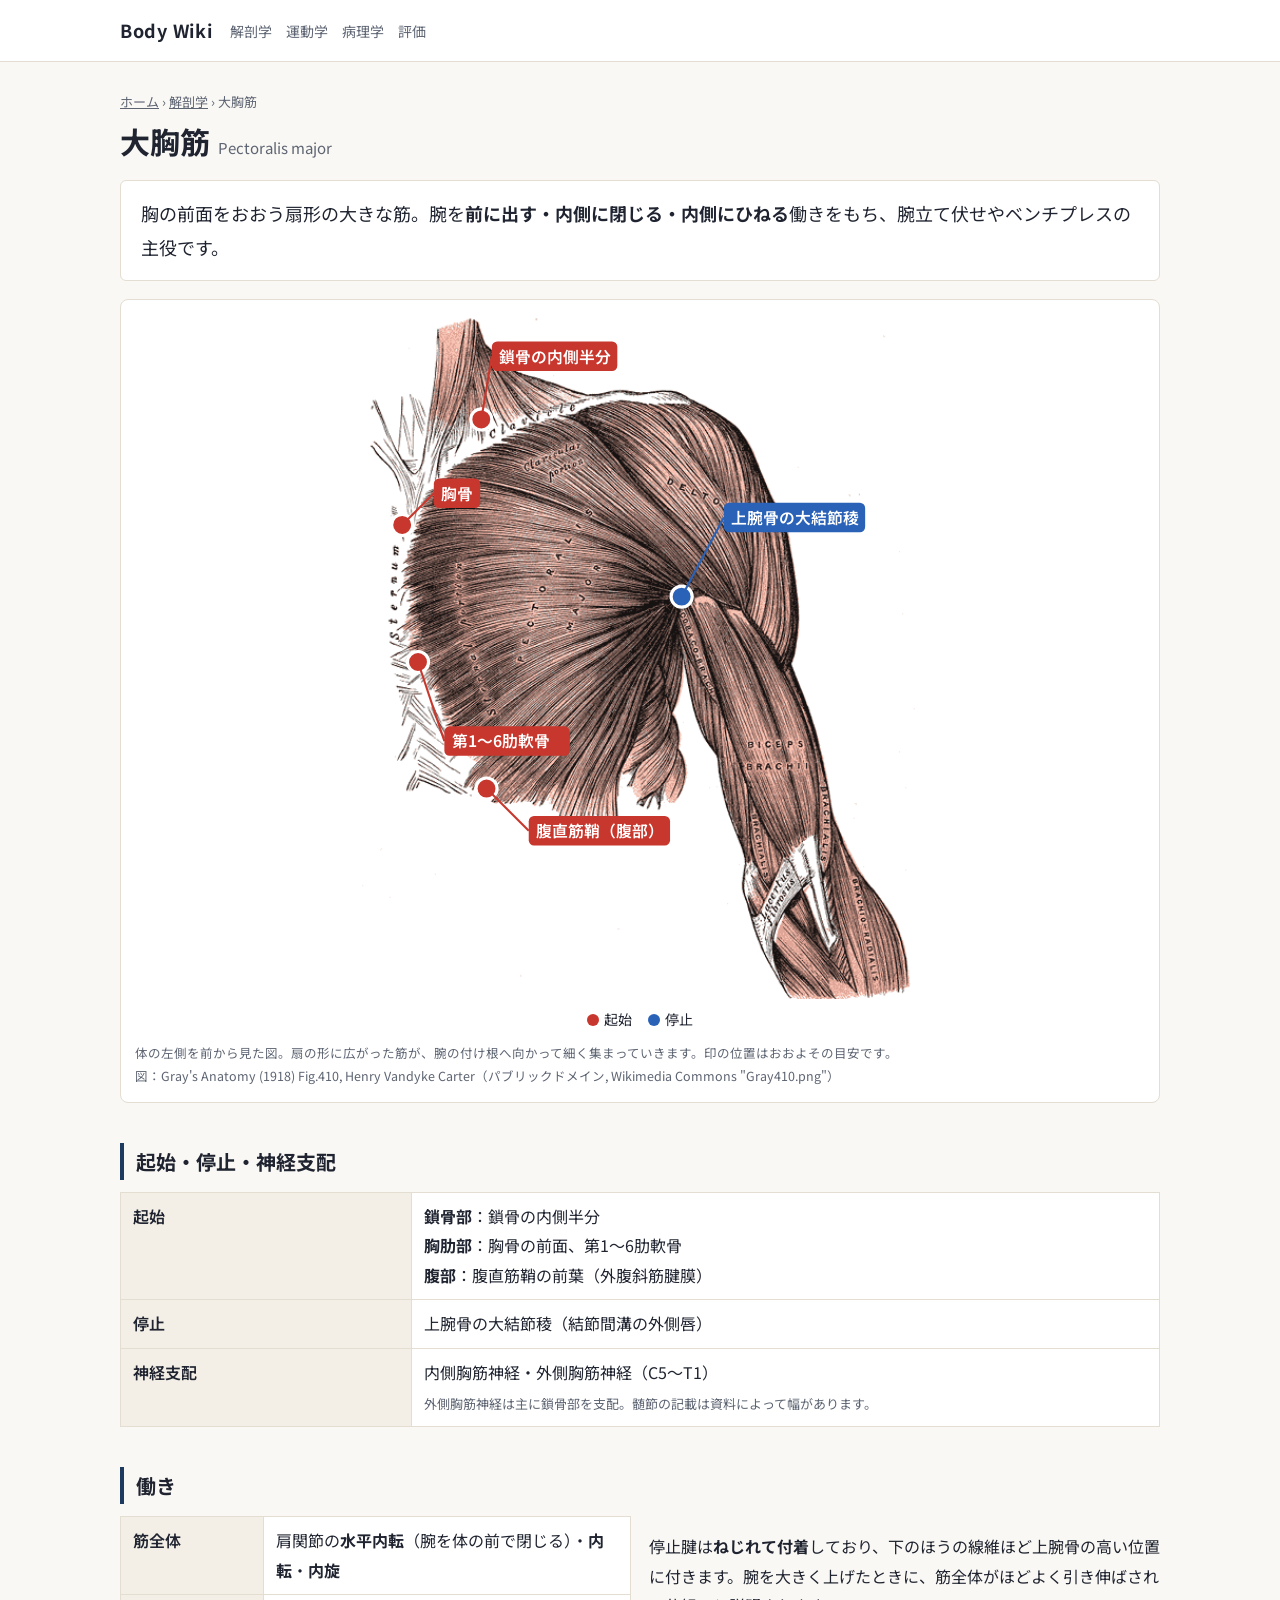
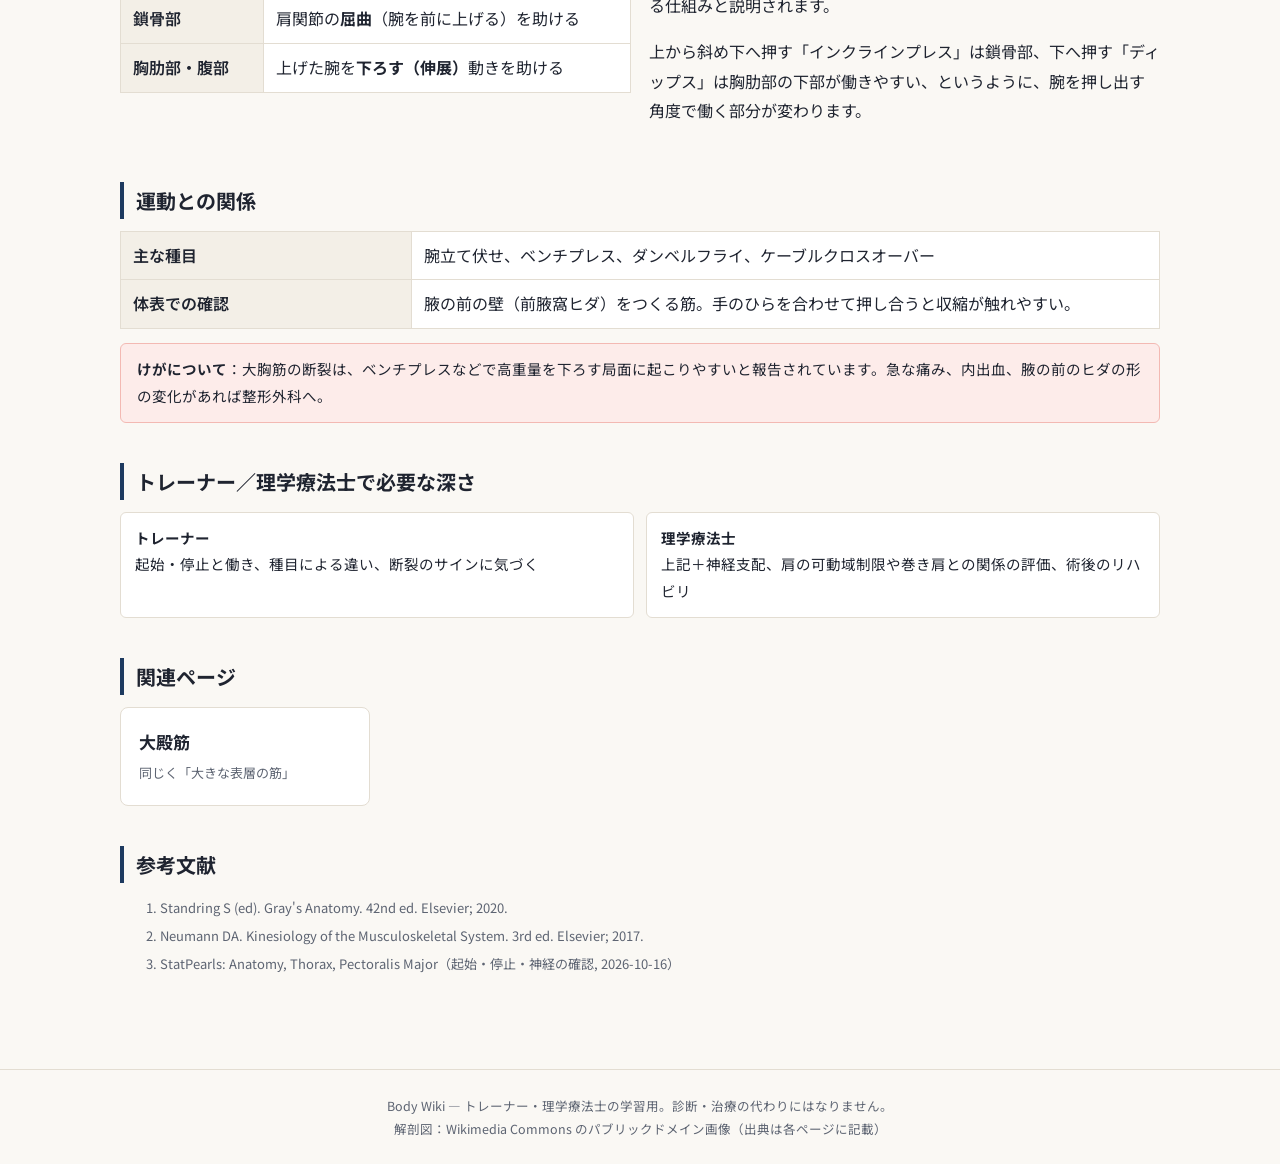
==== anatomy/pectoralis-major.html @ 293f1ffe "Body Wiki 見本5ページを公開" ====
<!doctype html><html lang="ja"><head><meta charset="utf-8"><meta name="viewport" content="width=device-width,initial-scale=1">
<title>大胸筋 | Body Wiki</title><link rel="preconnect" href="https://fonts.googleapis.com"><link href="https://fonts.googleapis.com/css2?family=Noto+Sans+JP:wght@400;600;700&display=swap" rel="stylesheet"><link rel="stylesheet" href="../style.css"></head><body>
<header><div class="bar"><a class="logo" href="../index.html">Body Wiki</a><nav><a href="../index.html#anatomy">解剖学</a><a href="../index.html#kinesiology">運動学</a><a href="../index.html#pathology">病理学</a><a href="../index.html#assessment">評価</a></nav></div></header><main><div class="crumb"><a href="../index.html">ホーム</a> › <a href="../index.html#anatomy">解剖学</a> › 大胸筋</div>
<h1>大胸筋<small>Pectoralis major</small></h1>
<p class="lead">胸の前面をおおう扇形の大きな筋。腕を<b>前に出す・内側に閉じる・内側にひねる</b>働きをもち、腕立て伏せやベンチプレスの主役です。</p>
<figure class="fig"><div class="wrap"><img src="../img/gray410.png" alt="大胸筋と三角筋・上腕二頭筋の解剖図（体の左側を前から見た図）"><svg class="ov" viewBox="0 0 531 650"><circle cx="115" cy="100" r="10" fill="#c8372d" stroke="#fff" stroke-width="3"/><line x1="115" y1="100" x2="125" y2="40" stroke="#c8372d" stroke-width="2"/><rect x="125" y="26" width="119" height="28" rx="5" fill="#c8372d"/><text x="132" y="46" font-size="15" fill="#fff" font-family="Noto Sans JP,sans-serif" font-weight="600">鎖骨の内側半分</text><circle cx="40" cy="200" r="10" fill="#c8372d" stroke="#fff" stroke-width="3"/><line x1="40" y1="200" x2="70" y2="170" stroke="#c8372d" stroke-width="2"/><rect x="70" y="156" width="44" height="28" rx="5" fill="#c8372d"/><text x="77" y="176" font-size="15" fill="#fff" font-family="Noto Sans JP,sans-serif" font-weight="600">胸骨</text><circle cx="55" cy="330" r="10" fill="#c8372d" stroke="#fff" stroke-width="3"/><line x1="55" y1="330" x2="80" y2="405" stroke="#c8372d" stroke-width="2"/><rect x="80" y="391" width="119" height="28" rx="5" fill="#c8372d"/><text x="87" y="411" font-size="15" fill="#fff" font-family="Noto Sans JP,sans-serif" font-weight="600">第1〜6肋軟骨</text><circle cx="120" cy="450" r="10" fill="#c8372d" stroke="#fff" stroke-width="3"/><line x1="120" y1="450" x2="160" y2="490" stroke="#c8372d" stroke-width="2"/><rect x="160" y="476" width="134" height="28" rx="5" fill="#c8372d"/><text x="167" y="496" font-size="15" fill="#fff" font-family="Noto Sans JP,sans-serif" font-weight="600">腹直筋鞘（腹部）</text><circle cx="305" cy="268" r="10" fill="#2a62b8" stroke="#fff" stroke-width="3"/><line x1="305" y1="268" x2="345" y2="193" stroke="#2a62b8" stroke-width="2"/><rect x="345" y="179" width="134" height="28" rx="5" fill="#2a62b8"/><text x="352" y="199" font-size="15" fill="#fff" font-family="Noto Sans JP,sans-serif" font-weight="600">上腕骨の大結節稜</text></svg></div><div class="legend"><span><i class="dot" style="background:#c8372d"></i>起始</span><span><i class="dot" style="background:#2a62b8"></i>停止</span></div>
<figcaption>体の左側を前から見た図。扇の形に広がった筋が、腕の付け根へ向かって細く集まっていきます。印の位置はおおよその目安です。<br>図：Gray's Anatomy (1918) Fig.410, Henry Vandyke Carter（パブリックドメイン, Wikimedia Commons "Gray410.png"）</figcaption></figure>
<h2>起始・停止・神経支配</h2>
<table><tr><th>起始</th><td><b>鎖骨部</b>：鎖骨の内側半分<br><b>胸肋部</b>：胸骨の前面、第1〜6肋軟骨<br><b>腹部</b>：腹直筋鞘の前葉（外腹斜筋腱膜）</td></tr>
<tr><th>停止</th><td>上腕骨の大結節稜（結節間溝の外側唇）</td></tr>
<tr><th>神経支配</th><td>内側胸筋神経・外側胸筋神経（C5〜T1）<br><span style="font-size:13px;color:#5d6472">外側胸筋神経は主に鎖骨部を支配。髄節の記載は資料によって幅があります。</span></td></tr></table>
<h2>働き</h2>
<div class="two"><div><table><tr><th>筋全体</th><td>肩関節の<b>水平内転</b>（腕を体の前で閉じる）・<b>内転</b>・<b>内旋</b></td></tr>
<tr><th>鎖骨部</th><td>肩関節の<b>屈曲</b>（腕を前に上げる）を助ける</td></tr>
<tr><th>胸肋部・腹部</th><td>上げた腕を<b>下ろす（伸展）</b>動きを助ける</td></tr></table></div>
<div><p>停止腱は<b>ねじれて付着</b>しており、下のほうの線維ほど上腕骨の高い位置に付きます。腕を大きく上げたときに、筋全体がほどよく引き伸ばされる仕組みと説明されます。</p>
<p>上から斜め下へ押す「インクラインプレス」は鎖骨部、下へ押す「ディップス」は胸肋部の下部が働きやすい、というように、腕を押し出す角度で働く部分が変わります。</p></div></div>
<h2>運動との関係</h2>
<table><tr><th>主な種目</th><td>腕立て伏せ、ベンチプレス、ダンベルフライ、ケーブルクロスオーバー</td></tr>
<tr><th>体表での確認</th><td>腋の前の壁（前腋窩ヒダ）をつくる筋。手のひらを合わせて押し合うと収縮が触れやすい。</td></tr></table>
<div class="warn" style="margin-top:14px"><b>けがについて</b>：大胸筋の断裂は、ベンチプレスなどで高重量を下ろす局面に起こりやすいと報告されています。急な痛み、内出血、腋の前のヒダの形の変化があれば整形外科へ。</div>
<h2>トレーナー／理学療法士で必要な深さ</h2>
<div class="depth"><div><b>トレーナー</b><br>起始・停止と働き、種目による違い、断裂のサインに気づく</div><div><b>理学療法士</b><br>上記＋神経支配、肩の可動域制限や巻き肩との関係の評価、術後のリハビリ</div></div>
<h2>関連ページ</h2><div class="grid"><a class="card" href="gluteus-maximus.html"><b>大殿筋</b><span>同じく「大きな表層の筋」</span></a></div>
<h2>参考文献</h2><ol class="refs"><li>Standring S (ed). Gray's Anatomy. 42nd ed. Elsevier; 2020.</li><li>Neumann DA. Kinesiology of the Musculoskeletal System. 3rd ed. Elsevier; 2017.</li><li>StatPearls: Anatomy, Thorax, Pectoralis Major（起始・停止・神経の確認, 2026-10-16）</li></ol></main><footer>Body Wiki — トレーナー・理学療法士の学習用。診断・治療の代わりにはなりません。<br>解剖図：Wikimedia Commons のパブリックドメイン画像（出典は各ページに記載）</footer></body></html>
---- style.css ----
:root{--bg:#faf8f4;--ink:#1f2430;--sub:#5d6472;--line:#e3ddd2;--accent:#1d3a5f;--o:#c8372d;--i:#2a62b8;--card:#fff}
*{box-sizing:border-box}body{margin:0;background:var(--bg);color:var(--ink);font-family:"Noto Sans JP",sans-serif;line-height:1.85;font-size:16px}
a{color:var(--accent)}header{border-bottom:1px solid var(--line);background:#fff}
.bar{max-width:1080px;margin:auto;padding:14px 20px;display:flex;gap:18px;align-items:center;flex-wrap:wrap}
.logo{font-weight:700;font-size:18px;text-decoration:none;color:var(--ink);letter-spacing:.04em}
nav a{margin-right:14px;text-decoration:none;color:var(--sub);font-size:14px}nav a:hover{color:var(--accent)}
main{max-width:1080px;margin:auto;padding:28px 20px 80px}
.crumb{font-size:13px;color:var(--sub)}.crumb a{color:var(--sub)}
h1{font-size:30px;margin:6px 0 4px;line-height:1.4}h1 small{font-size:15px;color:var(--sub);font-weight:400;margin-left:8px}
h2{font-size:20px;margin:40px 0 12px;padding-left:12px;border-left:4px solid var(--accent)}
.lead{font-size:18px;background:#fff;border:1px solid var(--line);padding:16px 20px;border-radius:6px}
.grid{display:grid;grid-template-columns:repeat(auto-fill,minmax(230px,1fr));gap:14px}
.card{background:var(--card);border:1px solid var(--line);border-radius:8px;padding:18px;text-decoration:none;color:var(--ink);display:block}
.card:hover{border-color:var(--accent)}.card b{display:block;font-size:17px}.card span{font-size:13px;color:var(--sub)}
.genre{margin-bottom:34px}.genre h2{margin-top:0}
.fig{background:#fff;border:1px solid var(--line);border-radius:8px;padding:14px;margin:16px 0}
.fig .wrap{position:relative;max-width:560px;margin:auto}.fig img{width:100%;display:block}
.fig svg.ov{position:absolute;inset:0;width:100%;height:100%}
.fig figcaption{font-size:12.5px;color:var(--sub);margin-top:8px}
.legend{display:flex;gap:16px;font-size:14px;justify-content:center;margin-top:8px}
.dot{display:inline-block;width:12px;height:12px;border-radius:50%;margin-right:5px;vertical-align:-1px}
table{border-collapse:collapse;width:100%;background:#fff}td,th{border:1px solid var(--line);padding:9px 12px;text-align:left;vertical-align:top}th{background:#f3efe7;width:28%;font-weight:600}
.two{display:grid;grid-template-columns:1fr 1fr;gap:18px}@media(max-width:760px){.two{grid-template-columns:1fr}h1{font-size:24px}}
.note{background:#fff7e6;border:1px solid #f0d9a8;padding:12px 16px;border-radius:6px;font-size:14.5px}
.warn{background:#fdecea;border:1px solid #f3b9b3;padding:12px 16px;border-radius:6px;font-size:14.5px}
.refs{font-size:13px;color:var(--sub)}.refs li{margin-bottom:4px}
.depth{display:grid;grid-template-columns:1fr 1fr;gap:12px}.depth div{background:#fff;border:1px solid var(--line);padding:12px 14px;border-radius:6px;font-size:14.5px}
footer{border-top:1px solid var(--line);padding:24px 20px;font-size:12.5px;color:var(--sub);text-align:center}
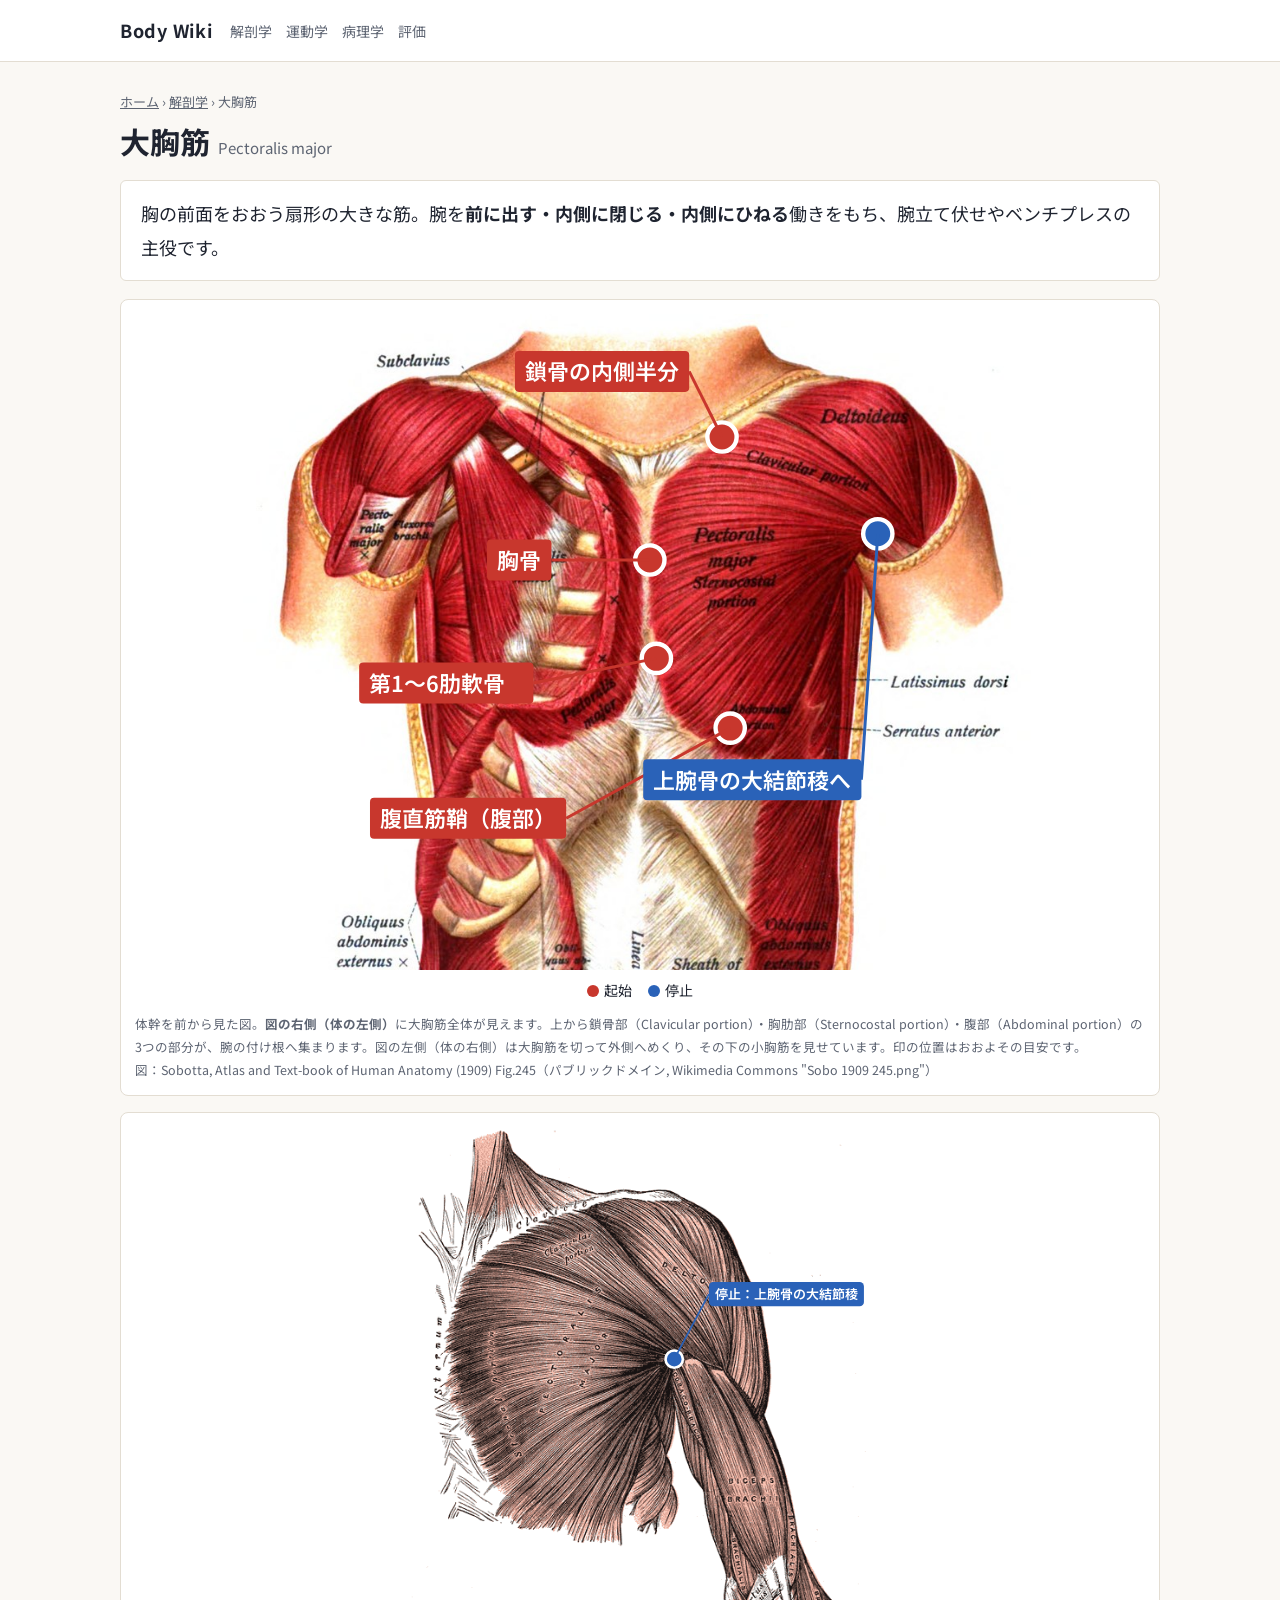
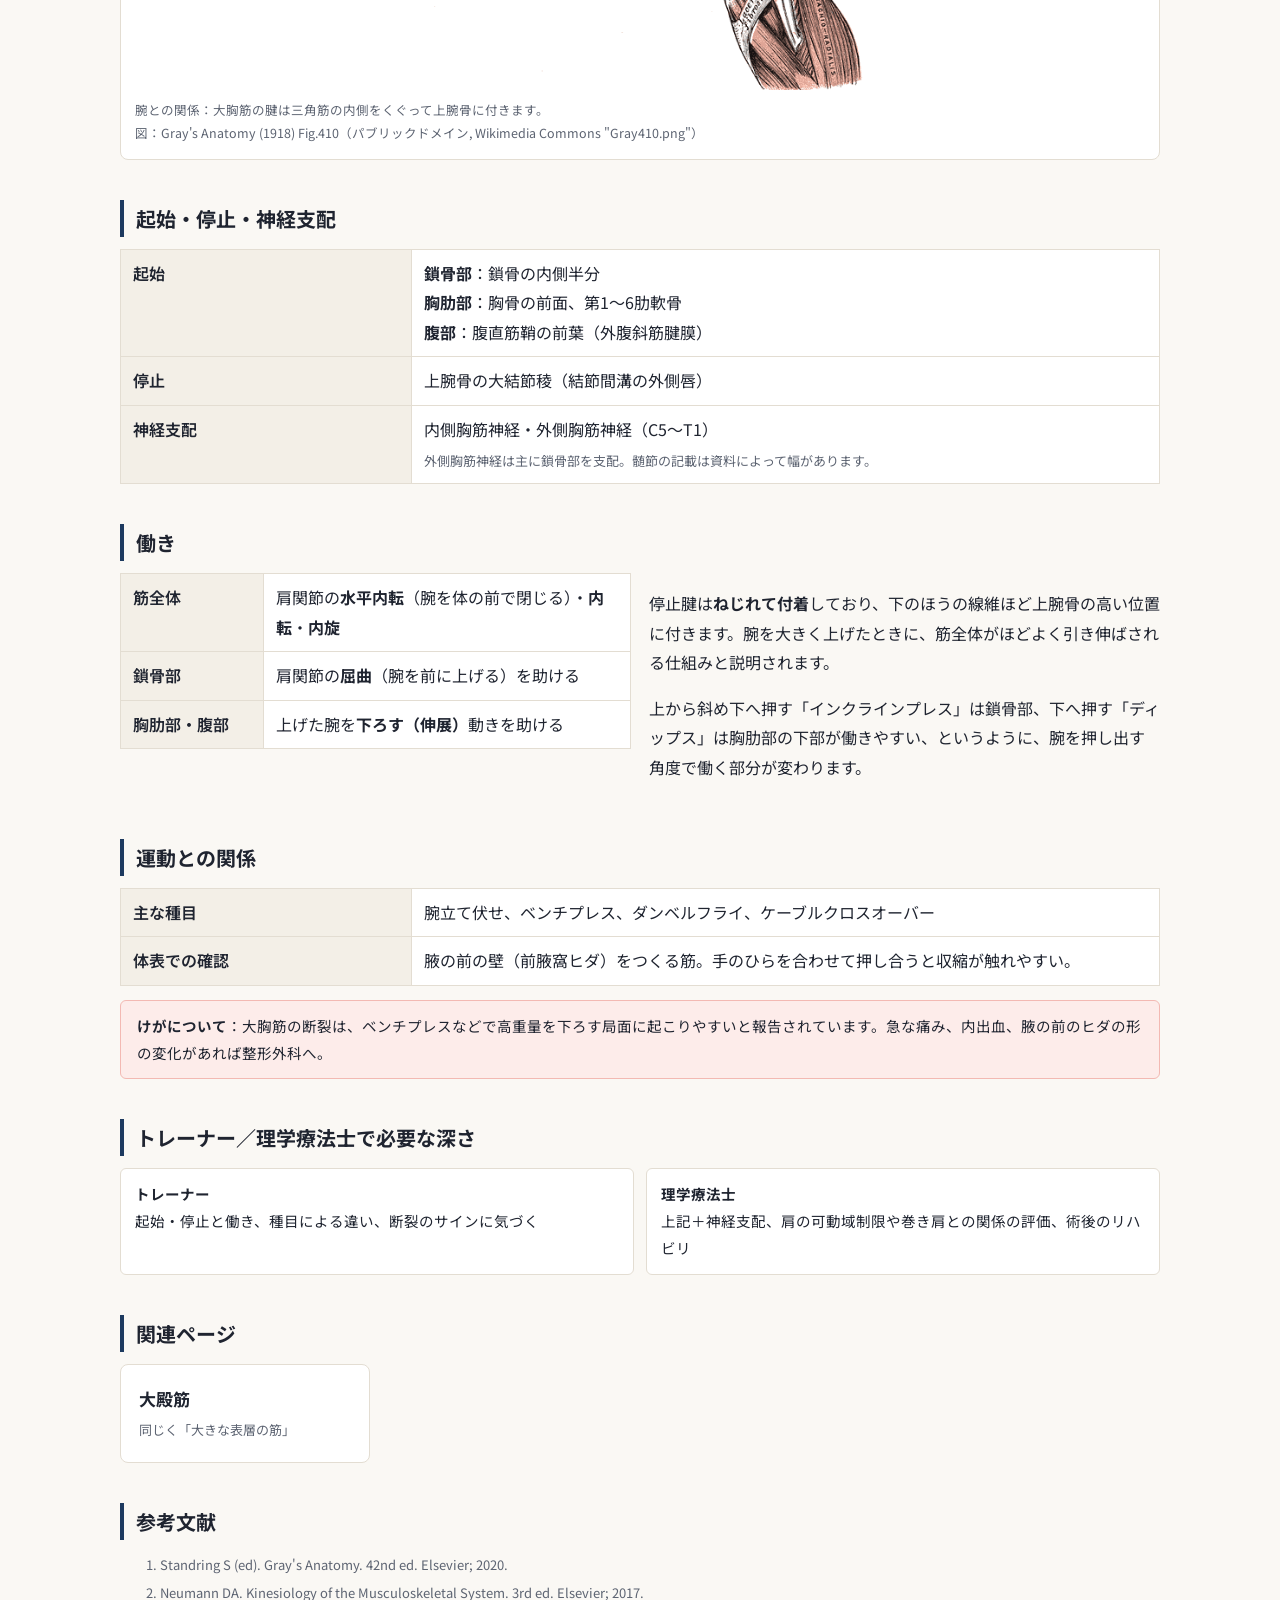
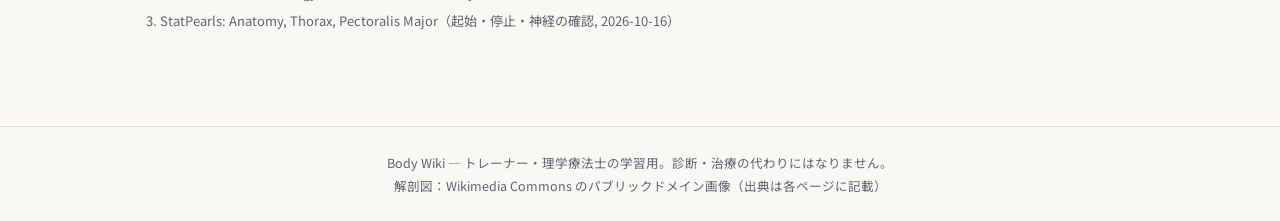
==== commit 25141e6e: "大胸筋をアトラス図に変更、スクワットを教科書レベルに拡充" ====
--- a/anatomy/pectoralis-major.html
+++ b/anatomy/pectoralis-major.html
@@ -3,8 +3,10 @@
 <header><div class="bar"><a class="logo" href="../index.html">Body Wiki</a><nav><a href="../index.html#anatomy">解剖学</a><a href="../index.html#kinesiology">運動学</a><a href="../index.html#pathology">病理学</a><a href="../index.html#assessment">評価</a></nav></div></header><main><div class="crumb"><a href="../index.html">ホーム</a> › <a href="../index.html#anatomy">解剖学</a> › 大胸筋</div>
 <h1>大胸筋<small>Pectoralis major</small></h1>
 <p class="lead">胸の前面をおおう扇形の大きな筋。腕を<b>前に出す・内側に閉じる・内側にひねる</b>働きをもち、腕立て伏せやベンチプレスの主役です。</p>
-<figure class="fig"><div class="wrap"><img src="../img/gray410.png" alt="大胸筋と三角筋・上腕二頭筋の解剖図（体の左側を前から見た図）"><svg class="ov" viewBox="0 0 531 650"><circle cx="115" cy="100" r="10" fill="#c8372d" stroke="#fff" stroke-width="3"/><line x1="115" y1="100" x2="125" y2="40" stroke="#c8372d" stroke-width="2"/><rect x="125" y="26" width="119" height="28" rx="5" fill="#c8372d"/><text x="132" y="46" font-size="15" fill="#fff" font-family="Noto Sans JP,sans-serif" font-weight="600">鎖骨の内側半分</text><circle cx="40" cy="200" r="10" fill="#c8372d" stroke="#fff" stroke-width="3"/><line x1="40" y1="200" x2="70" y2="170" stroke="#c8372d" stroke-width="2"/><rect x="70" y="156" width="44" height="28" rx="5" fill="#c8372d"/><text x="77" y="176" font-size="15" fill="#fff" font-family="Noto Sans JP,sans-serif" font-weight="600">胸骨</text><circle cx="55" cy="330" r="10" fill="#c8372d" stroke="#fff" stroke-width="3"/><line x1="55" y1="330" x2="80" y2="405" stroke="#c8372d" stroke-width="2"/><rect x="80" y="391" width="119" height="28" rx="5" fill="#c8372d"/><text x="87" y="411" font-size="15" fill="#fff" font-family="Noto Sans JP,sans-serif" font-weight="600">第1〜6肋軟骨</text><circle cx="120" cy="450" r="10" fill="#c8372d" stroke="#fff" stroke-width="3"/><line x1="120" y1="450" x2="160" y2="490" stroke="#c8372d" stroke-width="2"/><rect x="160" y="476" width="134" height="28" rx="5" fill="#c8372d"/><text x="167" y="496" font-size="15" fill="#fff" font-family="Noto Sans JP,sans-serif" font-weight="600">腹直筋鞘（腹部）</text><circle cx="305" cy="268" r="10" fill="#2a62b8" stroke="#fff" stroke-width="3"/><line x1="305" y1="268" x2="345" y2="193" stroke="#2a62b8" stroke-width="2"/><rect x="345" y="179" width="134" height="28" rx="5" fill="#2a62b8"/><text x="352" y="199" font-size="15" fill="#fff" font-family="Noto Sans JP,sans-serif" font-weight="600">上腕骨の大結節稜</text></svg></div><div class="legend"><span><i class="dot" style="background:#c8372d"></i>起始</span><span><i class="dot" style="background:#2a62b8"></i>停止</span></div>
-<figcaption>体の左側を前から見た図。扇の形に広がった筋が、腕の付け根へ向かって細く集まっていきます。印の位置はおおよその目安です。<br>図：Gray's Anatomy (1918) Fig.410, Henry Vandyke Carter（パブリックドメイン, Wikimedia Commons "Gray410.png"）</figcaption></figure>
+<figure class="fig"><div class="wrap" style="max-width:820px"><img src="../img/sobotta-chest.jpg" alt="胸と腹の筋を前から見たカラー解剖図"><svg class="ov" viewBox="0 0 1000 800"><circle cx="600" cy="150" r="17.857142857142858" fill="#c8372d" stroke="#fff" stroke-width="5.357142857142858"/><line x1="600" y1="150" x2="560" y2="70" stroke="#c8372d" stroke-width="3.5714285714285716"/><rect x="347.5" y="45.0" width="212.5" height="50.0" rx="5" fill="#c8372d"/><text x="360.0" y="80.71428571428572" font-size="26.78571428571429" fill="#fff" font-family="Noto Sans JP,sans-serif" font-weight="600">鎖骨の内側半分</text><circle cx="512" cy="300" r="17.857142857142858" fill="#c8372d" stroke="#fff" stroke-width="5.357142857142858"/><line x1="512" y1="300" x2="392" y2="300" stroke="#c8372d" stroke-width="3.5714285714285716"/><rect x="313.42857142857144" y="275.0" width="78.57142857142857" height="50.0" rx="5" fill="#c8372d"/><text x="325.92857142857144" y="310.7142857142857" font-size="26.78571428571429" fill="#fff" font-family="Noto Sans JP,sans-serif" font-weight="600">胸骨</text><circle cx="520" cy="420" r="17.857142857142858" fill="#c8372d" stroke="#fff" stroke-width="5.357142857142858"/><line x1="520" y1="420" x2="370" y2="450" stroke="#c8372d" stroke-width="3.5714285714285716"/><rect x="157.5" y="425.0" width="212.5" height="50.0" rx="5" fill="#c8372d"/><text x="170.0" y="460.7142857142857" font-size="26.78571428571429" fill="#fff" font-family="Noto Sans JP,sans-serif" font-weight="600">第1〜6肋軟骨</text><circle cx="610" cy="505" r="17.857142857142858" fill="#c8372d" stroke="#fff" stroke-width="5.357142857142858"/><line x1="610" y1="505" x2="410" y2="615" stroke="#c8372d" stroke-width="3.5714285714285716"/><rect x="170.7142857142857" y="590.0" width="239.2857142857143" height="50.0" rx="5" fill="#c8372d"/><text x="183.2142857142857" y="625.7142857142857" font-size="26.78571428571429" fill="#fff" font-family="Noto Sans JP,sans-serif" font-weight="600">腹直筋鞘（腹部）</text><circle cx="790" cy="268" r="17.857142857142858" fill="#2a62b8" stroke="#fff" stroke-width="5.357142857142858"/><line x1="790" y1="268" x2="770" y2="568" stroke="#2a62b8" stroke-width="3.5714285714285716"/><rect x="503.9285714285714" y="543.0" width="266.0714285714286" height="50.0" rx="5" fill="#2a62b8"/><text x="516.4285714285713" y="578.7142857142857" font-size="26.78571428571429" fill="#fff" font-family="Noto Sans JP,sans-serif" font-weight="600">上腕骨の大結節稜へ</text></svg></div><div class="legend"><span><i class="dot" style="background:#c8372d"></i>起始</span><span><i class="dot" style="background:#2a62b8"></i>停止</span></div>
+<figcaption>体幹を前から見た図。<b>図の右側（体の左側）</b>に大胸筋全体が見えます。上から鎖骨部（Clavicular portion）・胸肋部（Sternocostal portion）・腹部（Abdominal portion）の3つの部分が、腕の付け根へ集まります。図の左側（体の右側）は大胸筋を切って外側へめくり、その下の小胸筋を見せています。印の位置はおおよその目安です。<br>図：Sobotta, Atlas and Text-book of Human Anatomy (1909) Fig.245（パブリックドメイン, Wikimedia Commons "Sobo 1909 245.png"）</figcaption></figure>
+<figure class="fig"><div class="wrap" style="max-width:460px"><img src="../img/gray410.png" alt="大胸筋と三角筋・上腕二頭筋の解剖図"><svg class="ov" viewBox="0 0 531 650"><circle cx="305" cy="268" r="10" fill="#2a62b8" stroke="#fff" stroke-width="3"/><line x1="305" y1="268" x2="345" y2="193" stroke="#2a62b8" stroke-width="2"/><rect x="345" y="179" width="179" height="28" rx="5" fill="#2a62b8"/><text x="352" y="199" font-size="15" fill="#fff" font-family="Noto Sans JP,sans-serif" font-weight="600">停止：上腕骨の大結節稜</text></svg></div>
+<figcaption>腕との関係：大胸筋の腱は三角筋の内側をくぐって上腕骨に付きます。<br>図：Gray's Anatomy (1918) Fig.410（パブリックドメイン, Wikimedia Commons "Gray410.png"）</figcaption></figure>
 <h2>起始・停止・神経支配</h2>
 <table><tr><th>起始</th><td><b>鎖骨部</b>：鎖骨の内側半分<br><b>胸肋部</b>：胸骨の前面、第1〜6肋軟骨<br><b>腹部</b>：腹直筋鞘の前葉（外腹斜筋腱膜）</td></tr>
 <tr><th>停止</th><td>上腕骨の大結節稜（結節間溝の外側唇）</td></tr>
